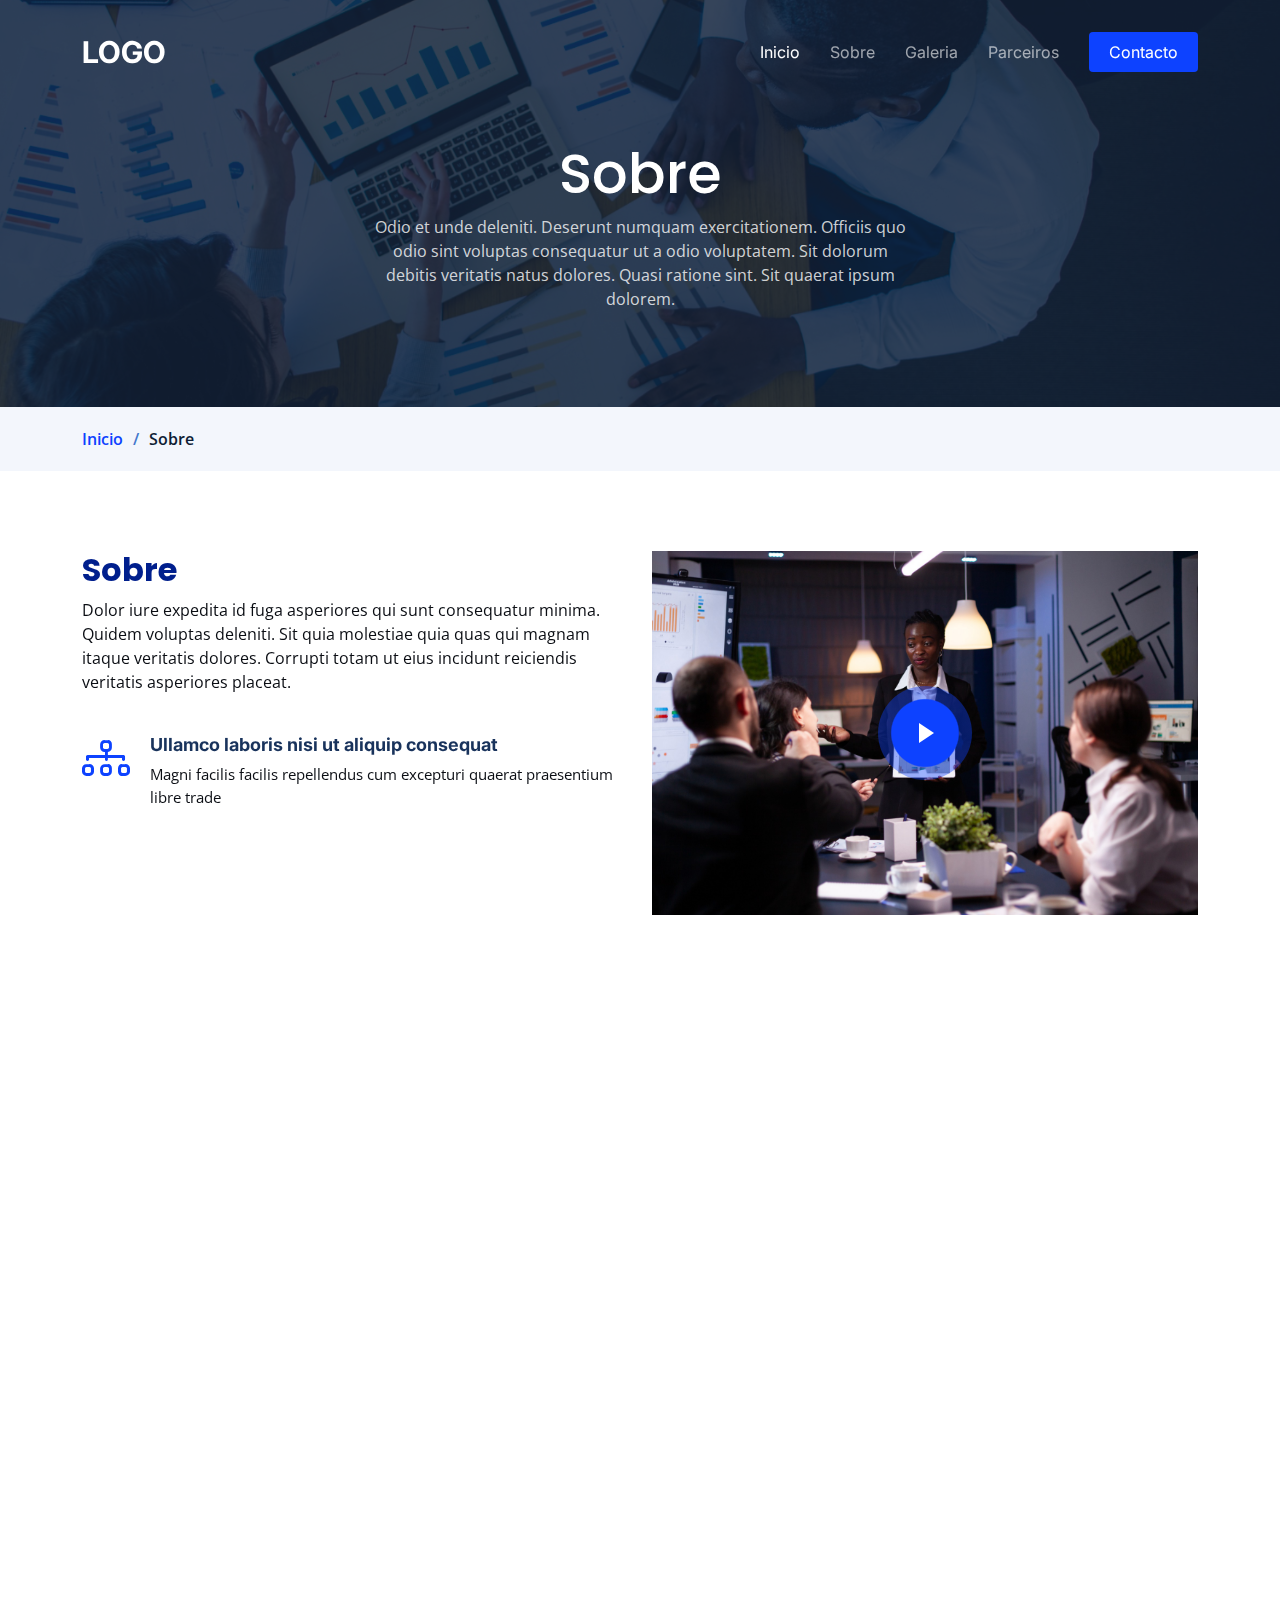
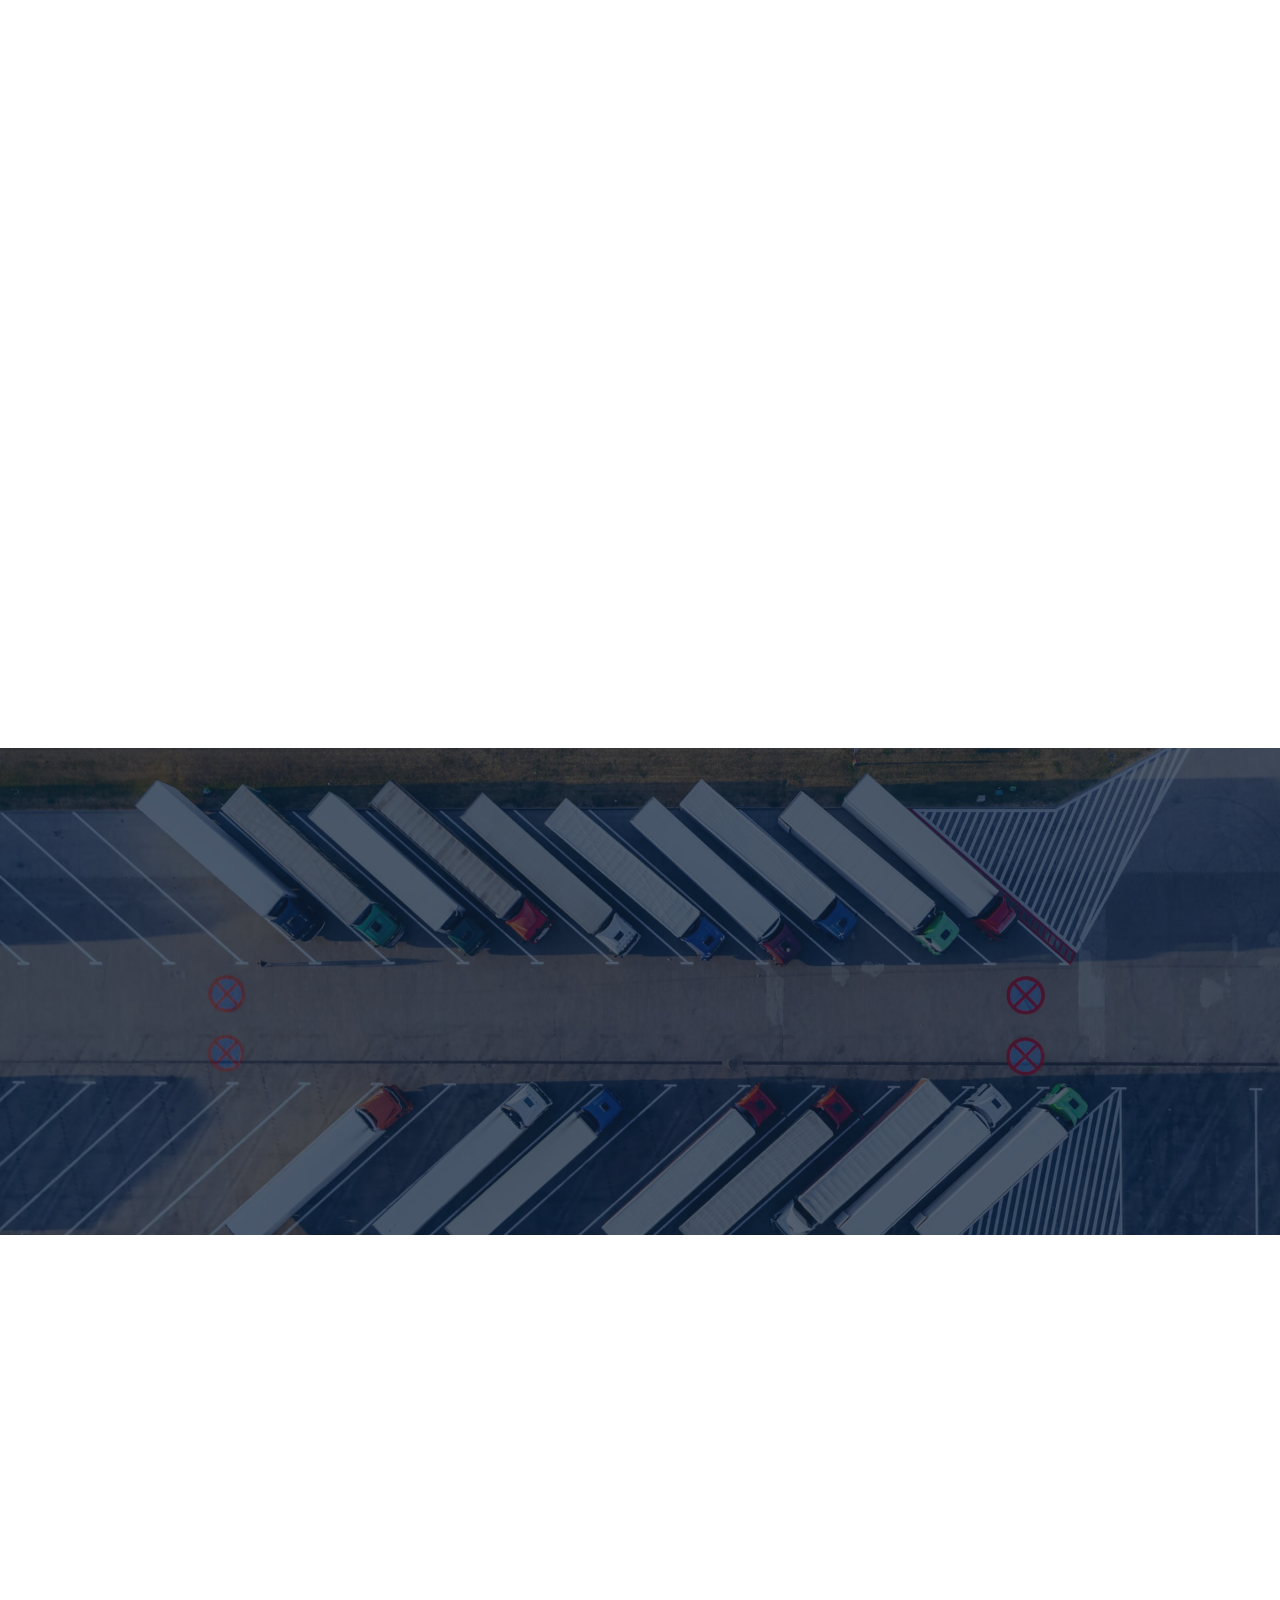
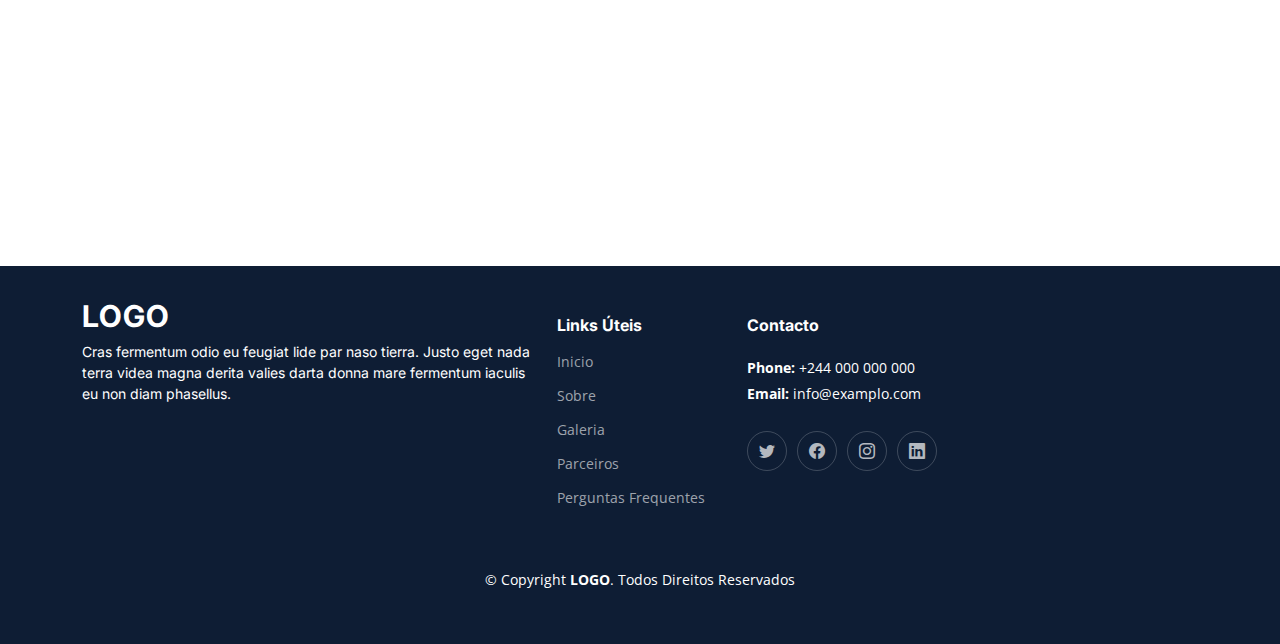
==== about.html @ e649bbf0 "building project" ====
<!DOCTYPE html>
<html lang="en">

<head>
  <meta charset="utf-8">
  <meta content="width=device-width, initial-scale=1.0" name="viewport">

  <title>Logis Bootstrap Template - About</title>
  <meta content="" name="description">
  <meta content="" name="keywords">

  <!-- Favicons -->
  <link href="assets/img/favicon.png" rel="icon">
  <link href="assets/img/apple-touch-icon.png" rel="apple-touch-icon">

  <!-- Google Fonts -->
  <link rel="preconnect" href="https://fonts.googleapis.com">
  <link rel="preconnect" href="https://fonts.gstatic.com" crossorigin>
  <link href="https://fonts.googleapis.com/css2?family=Open+Sans:ital,wght@0,300;0,400;0,500;0,600;0,700;1,300;1,400;1,600;1,700&family=Poppins:ital,wght@0,300;0,400;0,500;0,600;0,700;1,300;1,400;1,500;1,600;1,700&family=Inter:ital,wght@0,300;0,400;0,500;0,600;0,700;1,300;1,400;1,500;1,600;1,700&display=swap" rel="stylesheet">

  <!-- Vendor CSS Files -->
  <link href="assets/vendor/bootstrap/css/bootstrap.min.css" rel="stylesheet">
  <link href="assets/vendor/bootstrap-icons/bootstrap-icons.css" rel="stylesheet">
  <link href="assets/vendor/fontawesome-free/css/all.min.css" rel="stylesheet">
  <link href="assets/vendor/glightbox/css/glightbox.min.css" rel="stylesheet">
  <link href="assets/vendor/swiper/swiper-bundle.min.css" rel="stylesheet">
  <link href="assets/vendor/aos/aos.css" rel="stylesheet">

  <!-- Template Main CSS File -->
  <link href="assets/css/main.css" rel="stylesheet">

  <!-- =======================================================
  * Template Name: Logis - v1.3.0
  * Template URL: https://bootstrapmade.com/logis-bootstrap-logistics-website-template/
  * Author: BootstrapMade.com
  * License: https://bootstrapmade.com/license/
  ======================================================== -->
</head>

<body>

  <!-- ======= Header ======= -->
  <header id="header" class="header d-flex align-items-center fixed-top">
    <div class="container-fluid container-xl d-flex align-items-center justify-content-between">

      <a href="index.html" class="logo d-flex align-items-center">
        <!-- Uncomment the line below if you also wish to use an image logo -->
        <!-- <img src="assets/img/logo.png" alt=""> -->
        <h1>LOGO</h1>
      </a>

      <i class="mobile-nav-toggle mobile-nav-show bi bi-list"></i>
      <i class="mobile-nav-toggle mobile-nav-hide d-none bi bi-x"></i>
      <nav id="navbar" class="navbar">
        <ul>
          <li><a href="index.html" class="active">Inicio</a></li>
          <li><a href="about.html">Sobre</a></li>
          <li><a href="services.html">Galeria</a></li>
          <li><a href="#partner">Parceiros</a></li>
          <li><a class="get-a-quote" href="">Contacto</a></li>
        </ul>
      </nav><!-- .navbar -->

    </div>
  </header><!-- End Header -->
  <!-- End Header -->

  <main id="main">

    <!-- ======= Breadcrumbs ======= -->
    <div class="breadcrumbs">
      <div class="page-header d-flex align-items-center" style="background-image: url('assets/img/page-header.jpg');">
        <div class="container position-relative">
          <div class="row d-flex justify-content-center">
            <div class="col-lg-6 text-center">
              <h2>Sobre</h2>
              <p>Odio et unde deleniti. Deserunt numquam exercitationem. Officiis quo odio sint voluptas consequatur ut a odio voluptatem. Sit dolorum debitis veritatis natus dolores. Quasi ratione sint. Sit quaerat ipsum dolorem.</p>
            </div>
          </div>
        </div>
      </div>
      <nav>
        <div class="container">
          <ol>
            <li><a href="index.html">Inicio</a></li>
            <li>Sobre</li>
          </ol>
        </div>
      </nav>
    </div><!-- End Breadcrumbs -->

    <!-- ======= About Us Section ======= -->
    <section id="about" class="about">
      <div class="container" data-aos="fade-up">

        <div class="row gy-4">
          <div class="col-lg-6 position-relative align-self-start order-lg-last order-first">
            <img src="assets/img/img4.jpg" class="img-fluid" alt="">
            <a href="https://www.youtube.com/watch?v=LXb3EKWsInQ" class="glightbox play-btn"></a>
          </div>
          <div class="col-lg-6 content order-last  order-lg-first">
            <h3>Sobre</h3>
            <p>
              Dolor iure expedita id fuga asperiores qui sunt consequatur minima. Quidem voluptas deleniti. Sit quia molestiae quia quas qui magnam itaque veritatis dolores. Corrupti totam ut eius incidunt reiciendis veritatis asperiores placeat.
            </p>
            <ul>
              <li data-aos="fade-up" data-aos-delay="100">
                <i class="bi bi-diagram-3"></i>
                <div>
                  <h5>Ullamco laboris nisi ut aliquip consequat</h5>
                  <p>Magni facilis facilis repellendus cum excepturi quaerat praesentium libre trade</p>
                </div>
              </li>
              <li data-aos="fade-up" data-aos-delay="200">
                <i class="bi bi-fullscreen-exit"></i>
                <div>
                  <h5>Magnam soluta odio exercitationem reprehenderi</h5>
                  <p>Quo totam dolorum at pariatur aut distinctio dolorum laudantium illo direna pasata redi</p>
                </div>
              </li>
              <li data-aos="fade-up" data-aos-delay="300">
                <i class="bi bi-broadcast"></i>
                <div>
                  <h5>Voluptatem et qui exercitationem</h5>
                  <p>Et velit et eos maiores est tempora et quos dolorem autem tempora incidunt maxime veniam</p>
                </div>
              </li>
            </ul>
          </div>
        </div>

      </div>
    </section><!-- End About Us Section -->

    <!-- ======= Stats Counter Section ======= -->
    <section id="partner" class="stats-counter pt-0">
      <div class="container" data-aos="fade-up">

        <div class=" section-header">
          <span>Parceiros</span>
          <h2>Parceiros</h2>
        </div>

        <div class="row gy-4 d-flex align-items-center justify-content-center" style="margin-inline: auto;">
            <div class="col-md-3 col-sm-4">
              <a href="#"><img src="./assets/img/clients/client-1.png" class=""></a>
            </div>
            <div class="col-md-3 col-sm-4">
              <a href="#"><img src="./assets/img/clients/client-2.png" class=""></a>
            </div>
            <div class="col-md-3 col-sm-4">
              <a href="#"><img src="./assets/img/clients/client-3.png" class=""></a>
            </div>
            <div class="col-md-3 col-sm-4">
              <a href="#"><img src="./assets/img/clients/client-4.png" class=""></a>
            </div>
            <div class="col-md-3 col-sm-4">
              <a href="#"><img src="./assets/img/clients/client-5.png" class=""></a>
            </div>
            <div class="col-md-3 col-sm-4">
              <a href="#"><img src="./assets/img/clients/client-6.png" class=""></a>
            </div>
        </div>

      </div>
    </section><!-- End Stats Counter Section -->

    <!-- ======= Our Team Section ======= -->
    <section id="team" class="team pt-0">
      <div class="container" data-aos="fade-up">

        <div class="section-header">
          <span>Nossa Equipa</span>
          <h2>Nossa Equipa</h2>

        </div>

        <div class="row" data-aos="fade-up" data-aos-delay="100">

          <div class="col-lg-4 col-md-6 d-flex">
            <div class="member">
              <img src="assets/img/team/team-1.jpg" class="img-fluid" alt="">
              <div class="member-content">
                <h4>Nome Completo</h4>
                <span>CEO</span>
                <p>
                  Magni qui quod omnis unde et eos fuga et exercitationem. Odio veritatis perspiciatis quaerat qui aut aut aut
                </p>
                <div class="social">
                  <a href=""><i class="bi bi-twitter"></i></a>
                  <a href=""><i class="bi bi-facebook"></i></a>
                  <a href=""><i class="bi bi-instagram"></i></a>
                  <a href=""><i class="bi bi-linkedin"></i></a>
                </div>
              </div>
            </div>
          </div><!-- End Team Member -->

          <div class="col-lg-4 col-md-6 d-flex">
            <div class="member">
              <img src="assets/img/team/team-1.jpg" class="img-fluid" alt="">
              <div class="member-content">
                <h4>Nome Completo</h4>
                <span>Marketing Digital</span>
                <p>
                  Repellat fugiat adipisci nemo illum nesciunt voluptas repellendus. In architecto rerum rerum temporibus
                </p>
                <div class="social">
                  <a href=""><i class="bi bi-twitter"></i></a>
                  <a href=""><i class="bi bi-facebook"></i></a>
                  <a href=""><i class="bi bi-instagram"></i></a>
                  <a href=""><i class="bi bi-linkedin"></i></a>
                </div>
              </div>
            </div>
          </div><!-- End Team Member -->

          <div class="col-lg-4 col-md-6 d-flex">
            <div class="member">
              <img src="assets/img/team/team-1.jpg" class="img-fluid" alt="">
              <div class="member-content">
                <h4>Nome Completo</h4>
                <span>Gestor de Conteúdo</span>
                <p>
                  Voluptas necessitatibus occaecati quia. Earum totam consequuntur qui porro et laborum toro des clara
                </p>
                <div class="social">
                  <a href=""><i class="bi bi-twitter"></i></a>
                  <a href=""><i class="bi bi-facebook"></i></a>
                  <a href=""><i class="bi bi-instagram"></i></a>
                  <a href=""><i class="bi bi-linkedin"></i></a>
                </div>
              </div>
            </div>
          </div><!-- End Team Member -->

        </div>

      </div>
    </section><!-- End Our Team Section -->

    <!-- ======= Testimonials Section ======= -->
    <section id="testimonials" class="testimonials">
      <div class="container">

        <div class="slides-1 swiper" data-aos="fade-up">
          <div class="swiper-wrapper">

            <div class="swiper-slide">
              <div class="testimonial-item">
                <img src="assets/img/testimonials/testimonials-1.jpg" class="testimonial-img" alt="">
                <h3>Saul Goodman</h3>
                <h4>Ceo &amp; Founder</h4>
                <div class="stars">
                  <i class="bi bi-star-fill"></i><i class="bi bi-star-fill"></i><i class="bi bi-star-fill"></i><i class="bi bi-star-fill"></i><i class="bi bi-star-fill"></i>
                </div>
                <p>
                  <i class="bi bi-quote quote-icon-left"></i>
                  Proin iaculis purus consequat sem cure digni ssim donec porttitora entum suscipit rhoncus. Accusantium quam, ultricies eget id, aliquam eget nibh et. Maecen aliquam, risus at semper.
                  <i class="bi bi-quote quote-icon-right"></i>
                </p>
              </div>
            </div><!-- End testimonial item -->

            <div class="swiper-slide">
              <div class="testimonial-item">
                <img src="assets/img/testimonials/testimonials-2.jpg" class="testimonial-img" alt="">
                <h3>Sara Wilsson</h3>
                <h4>Designer</h4>
                <div class="stars">
                  <i class="bi bi-star-fill"></i><i class="bi bi-star-fill"></i><i class="bi bi-star-fill"></i><i class="bi bi-star-fill"></i><i class="bi bi-star-fill"></i>
                </div>
                <p>
                  <i class="bi bi-quote quote-icon-left"></i>
                  Export tempor illum tamen malis malis eram quae irure esse labore quem cillum quid cillum eram malis quorum velit fore eram velit sunt aliqua noster fugiat irure amet legam anim culpa.
                  <i class="bi bi-quote quote-icon-right"></i>
                </p>
              </div>
            </div><!-- End testimonial item -->

            <div class="swiper-slide">
              <div class="testimonial-item">
                <img src="assets/img/testimonials/testimonials-3.jpg" class="testimonial-img" alt="">
                <h3>Jena Karlis</h3>
                <h4>Store Owner</h4>
                <div class="stars">
                  <i class="bi bi-star-fill"></i><i class="bi bi-star-fill"></i><i class="bi bi-star-fill"></i><i class="bi bi-star-fill"></i><i class="bi bi-star-fill"></i>
                </div>
                <p>
                  <i class="bi bi-quote quote-icon-left"></i>
                  Enim nisi quem export duis labore cillum quae magna enim sint quorum nulla quem veniam duis minim tempor labore quem eram duis noster aute amet eram fore quis sint minim.
                  <i class="bi bi-quote quote-icon-right"></i>
                </p>
              </div>
            </div><!-- End testimonial item -->

            <div class="swiper-slide">
              <div class="testimonial-item">
                <img src="assets/img/testimonials/testimonials-4.jpg" class="testimonial-img" alt="">
                <h3>Matt Brandon</h3>
                <h4>Freelancer</h4>
                <div class="stars">
                  <i class="bi bi-star-fill"></i><i class="bi bi-star-fill"></i><i class="bi bi-star-fill"></i><i class="bi bi-star-fill"></i><i class="bi bi-star-fill"></i>
                </div>
                <p>
                  <i class="bi bi-quote quote-icon-left"></i>
                  Fugiat enim eram quae cillum dolore dolor amet nulla culpa multos export minim fugiat minim velit minim dolor enim duis veniam ipsum anim magna sunt elit fore quem dolore labore illum veniam.
                  <i class="bi bi-quote quote-icon-right"></i>
                </p>
              </div>
            </div><!-- End testimonial item -->

            <div class="swiper-slide">
              <div class="testimonial-item">
                <img src="assets/img/testimonials/testimonials-5.jpg" class="testimonial-img" alt="">
                <h3>John Larson</h3>
                <h4>Entrepreneur</h4>
                <div class="stars">
                  <i class="bi bi-star-fill"></i><i class="bi bi-star-fill"></i><i class="bi bi-star-fill"></i><i class="bi bi-star-fill"></i><i class="bi bi-star-fill"></i>
                </div>
                <p>
                  <i class="bi bi-quote quote-icon-left"></i>
                  Quis quorum aliqua sint quem legam fore sunt eram irure aliqua veniam tempor noster veniam enim culpa labore duis sunt culpa nulla illum cillum fugiat legam esse veniam culpa fore nisi cillum quid.
                  <i class="bi bi-quote quote-icon-right"></i>
                </p>
              </div>
            </div><!-- End testimonial item -->

          </div>
          <div class="swiper-pagination"></div>
        </div>

      </div>
    </section><!-- End Testimonials Section -->

    <!-- ======= Frequently Asked Questions Section ======= -->
    <section id="faq" class="faq">
      <div class="container" data-aos="fade-up">

        <div class="section-header">
          <span>Perguntas Frequentes</span>
          <h2>Perguntas Frequentes</h2>

        </div>

        <div class="row justify-content-center" data-aos="fade-up" data-aos-delay="200">
          <div class="col-lg-10">

            <div class="accordion accordion-flush" id="faqlist">

              <div class="accordion-item">
                <h3 class="accordion-header">
                  <button class="accordion-button collapsed" type="button" data-bs-toggle="collapse" data-bs-target="#faq-content-1">
                    <i class="bi bi-question-circle question-icon"></i>
                    Non consectetur a erat nam at lectus urna duis?
                  </button>
                </h3>
                <div id="faq-content-1" class="accordion-collapse collapse" data-bs-parent="#faqlist">
                  <div class="accordion-body">
                    Feugiat pretium nibh ipsum consequat. Tempus iaculis urna id volutpat lacus laoreet non curabitur gravida. Venenatis lectus magna fringilla urna porttitor rhoncus dolor purus non.
                  </div>
                </div>
              </div><!-- # Faq item-->

              <div class="accordion-item">
                <h3 class="accordion-header">
                  <button class="accordion-button collapsed" type="button" data-bs-toggle="collapse" data-bs-target="#faq-content-2">
                    <i class="bi bi-question-circle question-icon"></i>
                    Feugiat scelerisque varius morbi enim nunc faucibus a pellentesque?
                  </button>
                </h3>
                <div id="faq-content-2" class="accordion-collapse collapse" data-bs-parent="#faqlist">
                  <div class="accordion-body">
                    Dolor sit amet consectetur adipiscing elit pellentesque habitant morbi. Id interdum velit laoreet id donec ultrices. Fringilla phasellus faucibus scelerisque eleifend donec pretium. Est pellentesque elit ullamcorper dignissim. Mauris ultrices eros in cursus turpis massa tincidunt dui.
                  </div>
                </div>
              </div><!-- # Faq item-->

              <div class="accordion-item">
                <h3 class="accordion-header">
                  <button class="accordion-button collapsed" type="button" data-bs-toggle="collapse" data-bs-target="#faq-content-3">
                    <i class="bi bi-question-circle question-icon"></i>
                    Dolor sit amet consectetur adipiscing elit pellentesque habitant morbi?
                  </button>
                </h3>
                <div id="faq-content-3" class="accordion-collapse collapse" data-bs-parent="#faqlist">
                  <div class="accordion-body">
                    Eleifend mi in nulla posuere sollicitudin aliquam ultrices sagittis orci. Faucibus pulvinar elementum integer enim. Sem nulla pharetra diam sit amet nisl suscipit. Rutrum tellus pellentesque eu tincidunt. Lectus urna duis convallis convallis tellus. Urna molestie at elementum eu facilisis sed odio morbi quis
                  </div>
                </div>
              </div><!-- # Faq item-->

              <div class="accordion-item">
                <h3 class="accordion-header">
                  <button class="accordion-button collapsed" type="button" data-bs-toggle="collapse" data-bs-target="#faq-content-4">
                    <i class="bi bi-question-circle question-icon"></i>
                    Ac odio tempor orci dapibus. Aliquam eleifend mi in nulla?
                  </button>
                </h3>
                <div id="faq-content-4" class="accordion-collapse collapse" data-bs-parent="#faqlist">
                  <div class="accordion-body">
                    <i class="bi bi-question-circle question-icon"></i>
                    Dolor sit amet consectetur adipiscing elit pellentesque habitant morbi. Id interdum velit laoreet id donec ultrices. Fringilla phasellus faucibus scelerisque eleifend donec pretium. Est pellentesque elit ullamcorper dignissim. Mauris ultrices eros in cursus turpis massa tincidunt dui.
                  </div>
                </div>
              </div><!-- # Faq item-->

              <div class="accordion-item">
                <h3 class="accordion-header">
                  <button class="accordion-button collapsed" type="button" data-bs-toggle="collapse" data-bs-target="#faq-content-5">
                    <i class="bi bi-question-circle question-icon"></i>
                    Tempus quam pellentesque nec nam aliquam sem et tortor consequat?
                  </button>
                </h3>
                <div id="faq-content-5" class="accordion-collapse collapse" data-bs-parent="#faqlist">
                  <div class="accordion-body">
                    Molestie a iaculis at erat pellentesque adipiscing commodo. Dignissim suspendisse in est ante in. Nunc vel risus commodo viverra maecenas accumsan. Sit amet nisl suscipit adipiscing bibendum est. Purus gravida quis blandit turpis cursus in
                  </div>
                </div>
              </div><!-- # Faq item-->

            </div>

          </div>
        </div>

      </div>
    </section><!-- End Frequently Asked Questions Section -->

  </main><!-- End #main -->

  <!-- ======= Footer ======= -->
 <footer id="footer" class="footer">

    <div class="container">
      <div class="row gy-4">
        <div class="col-lg-5 col-md-12 footer-info">
          <a href="index.html" class="logo d-flex align-items-center">
            <span>LOGO</span>
          </a>
          <p>Cras fermentum odio eu feugiat lide par naso tierra. Justo eget nada terra videa magna derita valies darta donna mare fermentum iaculis eu non diam phasellus.</p>
      
        </div>

        <div class="col-lg-2 col-6 footer-links">
          <h4>Links Úteis</h4>
          <ul>
            <li><a href="#">Inicio</a></li>
            <li><a href="#">Sobre</a></li>
            <li><a href="#">Galeria</a></li>
            <li><a href="#">Parceiros</a></li>
            <li><a href="#">Perguntas Frequentes</a></li>
          </ul>
        </div>

        <div class="col-lg-3 col-md-12 footer-contact text-center text-md-start">
          <h4>Contacto</h4>
          <p>
            <strong>Phone:</strong> +244 000 000 000<br>
            <strong>Email:</strong> info@examplo.com<br>
          </p>
          <div class="social-links d-flex mt-4">
            <a href="#" class="twitter"><i class="bi bi-twitter"></i></a>
            <a href="#" class="facebook"><i class="bi bi-facebook"></i></a>
            <a href="#" class="instagram"><i class="bi bi-instagram"></i></a>
            <a href="#" class="linkedin"><i class="bi bi-linkedin"></i></a>
          </div>

        </div>

      </div>
    </div>

    <div class="container mt-4">
      <div class="copyright">
        &copy; Copyright <strong><span>LOGO</span></strong>. Todos Direitos Reservados
      </div>
      <div class="credits">
        <!-- All the links in the footer should remain intact. -->
        <!-- You can delete the links only if you purchased the pro version. -->
        <!-- Licensing information: https://bootstrapmade.com/license/ -->
        <!-- Purchase the pro version with working PHP/AJAX contact form: https://bootstrapmade.com/logis-bootstrap-logistics-website-template/ -->
        <!-- Designed by <a href="https://bootstrapmade.com/">BootstrapMade</a> -->
      </div>
    </div>

  </footer><!-- End Footer -->
  <!-- End Footer -->

  <a href="#" class="scroll-top d-flex align-items-center justify-content-center"><i class="bi bi-arrow-up-short"></i></a>

  <div id="preloader"></div>

  <!-- Vendor JS Files -->
  <script src="assets/vendor/bootstrap/js/bootstrap.bundle.min.js"></script>
  <script src="assets/vendor/purecounter/purecounter_vanilla.js"></script>
  <script src="assets/vendor/glightbox/js/glightbox.min.js"></script>
  <script src="assets/vendor/swiper/swiper-bundle.min.js"></script>
  <script src="assets/vendor/aos/aos.js"></script>
  <script src="assets/vendor/php-email-form/validate.js"></script>

  <!-- Template Main JS File -->
  <script src="assets/js/main.js"></script>

</body>

</html>
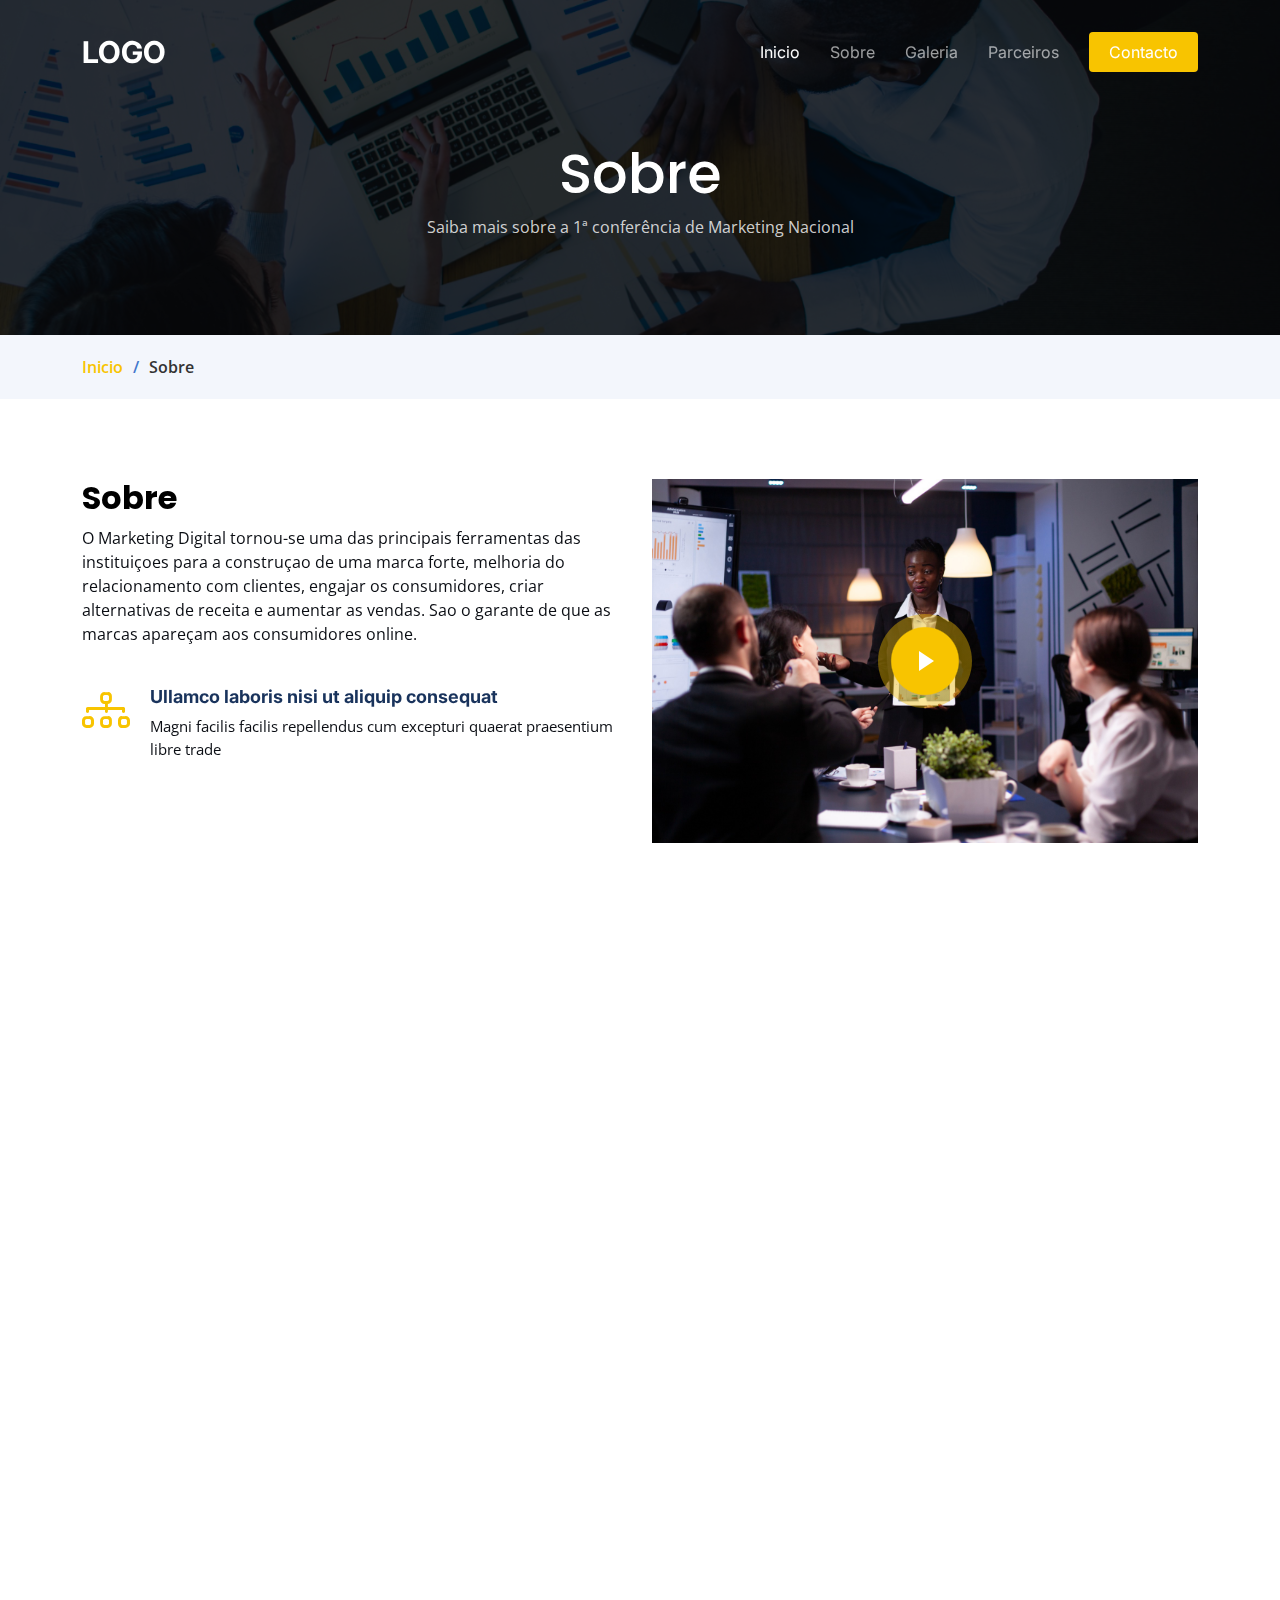
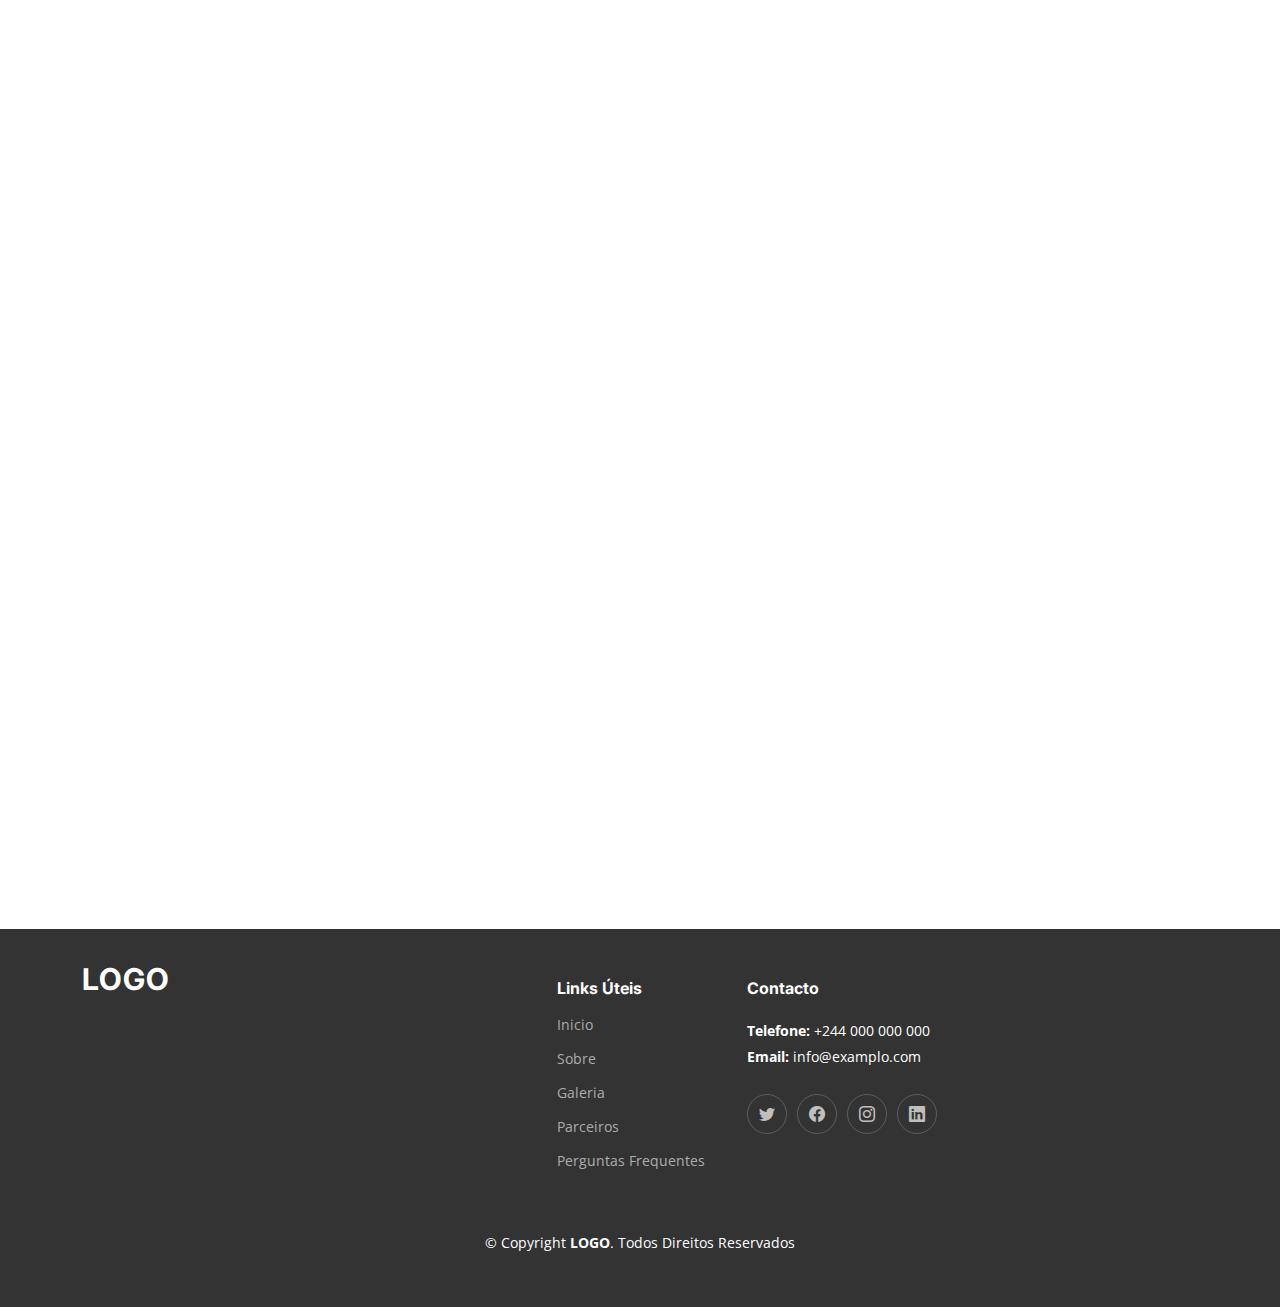
==== commit ce5d89c9: "content and structure updates" ====
--- a/about.html
+++ b/about.html
@@ -5,7 +5,7 @@
   <meta charset="utf-8">
   <meta content="width=device-width, initial-scale=1.0" name="viewport">
 
-  <title>Logis Bootstrap Template - About</title>
+  <title>conferência de Marketing - Sobre</title>
   <meta content="" name="description">
   <meta content="" name="keywords">
 
@@ -56,7 +56,7 @@
           <li><a href="index.html" class="active">Inicio</a></li>
           <li><a href="about.html">Sobre</a></li>
           <li><a href="services.html">Galeria</a></li>
-          <li><a href="#partner">Parceiros</a></li>
+          <li><a href="index.html#partner">Parceiros</a></li>
           <li><a class="get-a-quote" href="">Contacto</a></li>
         </ul>
       </nav><!-- .navbar -->
@@ -74,7 +74,7 @@
           <div class="row d-flex justify-content-center">
             <div class="col-lg-6 text-center">
               <h2>Sobre</h2>
-              <p>Odio et unde deleniti. Deserunt numquam exercitationem. Officiis quo odio sint voluptas consequatur ut a odio voluptatem. Sit dolorum debitis veritatis natus dolores. Quasi ratione sint. Sit quaerat ipsum dolorem.</p>
+              <p>Saiba mais sobre a 1ª conferência de Marketing Nacional</p>
             </div>
           </div>
         </div>
@@ -101,7 +101,7 @@
           <div class="col-lg-6 content order-last  order-lg-first">
             <h3>Sobre</h3>
             <p>
-              Dolor iure expedita id fuga asperiores qui sunt consequatur minima. Quidem voluptas deleniti. Sit quia molestiae quia quas qui magnam itaque veritatis dolores. Corrupti totam ut eius incidunt reiciendis veritatis asperiores placeat.
+              O Marketing Digital tornou-se uma das principais ferramentas das instituiçoes para a construçao de uma marca forte, melhoria do relacionamento com clientes, engajar os consumidores, criar alternativas de receita e aumentar as vendas. Sao o garante de que as marcas apareçam aos consumidores online.
             </p>
             <ul>
               <li data-aos="fade-up" data-aos-delay="100">
@@ -132,46 +132,13 @@
       </div>
     </section><!-- End About Us Section -->
 
-    <!-- ======= Stats Counter Section ======= -->
-    <section id="partner" class="stats-counter pt-0">
-      <div class="container" data-aos="fade-up">
-
-        <div class=" section-header">
-          <span>Parceiros</span>
-          <h2>Parceiros</h2>
-        </div>
-
-        <div class="row gy-4 d-flex align-items-center justify-content-center" style="margin-inline: auto;">
-            <div class="col-md-3 col-sm-4">
-              <a href="#"><img src="./assets/img/clients/client-1.png" class=""></a>
-            </div>
-            <div class="col-md-3 col-sm-4">
-              <a href="#"><img src="./assets/img/clients/client-2.png" class=""></a>
-            </div>
-            <div class="col-md-3 col-sm-4">
-              <a href="#"><img src="./assets/img/clients/client-3.png" class=""></a>
-            </div>
-            <div class="col-md-3 col-sm-4">
-              <a href="#"><img src="./assets/img/clients/client-4.png" class=""></a>
-            </div>
-            <div class="col-md-3 col-sm-4">
-              <a href="#"><img src="./assets/img/clients/client-5.png" class=""></a>
-            </div>
-            <div class="col-md-3 col-sm-4">
-              <a href="#"><img src="./assets/img/clients/client-6.png" class=""></a>
-            </div>
-        </div>
-
-      </div>
-    </section><!-- End Stats Counter Section -->
-
     <!-- ======= Our Team Section ======= -->
     <section id="team" class="team pt-0">
       <div class="container" data-aos="fade-up">
 
         <div class="section-header">
-          <span>Nossa Equipa</span>
-          <h2>Nossa Equipa</h2>
+          <span>Oradores</span>
+          <h2>Oradores</h2>
 
         </div>
 
@@ -239,100 +206,6 @@
       </div>
     </section><!-- End Our Team Section -->
 
-    <!-- ======= Testimonials Section ======= -->
-    <section id="testimonials" class="testimonials">
-      <div class="container">
-
-        <div class="slides-1 swiper" data-aos="fade-up">
-          <div class="swiper-wrapper">
-
-            <div class="swiper-slide">
-              <div class="testimonial-item">
-                <img src="assets/img/testimonials/testimonials-1.jpg" class="testimonial-img" alt="">
-                <h3>Saul Goodman</h3>
-                <h4>Ceo &amp; Founder</h4>
-                <div class="stars">
-                  <i class="bi bi-star-fill"></i><i class="bi bi-star-fill"></i><i class="bi bi-star-fill"></i><i class="bi bi-star-fill"></i><i class="bi bi-star-fill"></i>
-                </div>
-                <p>
-                  <i class="bi bi-quote quote-icon-left"></i>
-                  Proin iaculis purus consequat sem cure digni ssim donec porttitora entum suscipit rhoncus. Accusantium quam, ultricies eget id, aliquam eget nibh et. Maecen aliquam, risus at semper.
-                  <i class="bi bi-quote quote-icon-right"></i>
-                </p>
-              </div>
-            </div><!-- End testimonial item -->
-
-            <div class="swiper-slide">
-              <div class="testimonial-item">
-                <img src="assets/img/testimonials/testimonials-2.jpg" class="testimonial-img" alt="">
-                <h3>Sara Wilsson</h3>
-                <h4>Designer</h4>
-                <div class="stars">
-                  <i class="bi bi-star-fill"></i><i class="bi bi-star-fill"></i><i class="bi bi-star-fill"></i><i class="bi bi-star-fill"></i><i class="bi bi-star-fill"></i>
-                </div>
-                <p>
-                  <i class="bi bi-quote quote-icon-left"></i>
-                  Export tempor illum tamen malis malis eram quae irure esse labore quem cillum quid cillum eram malis quorum velit fore eram velit sunt aliqua noster fugiat irure amet legam anim culpa.
-                  <i class="bi bi-quote quote-icon-right"></i>
-                </p>
-              </div>
-            </div><!-- End testimonial item -->
-
-            <div class="swiper-slide">
-              <div class="testimonial-item">
-                <img src="assets/img/testimonials/testimonials-3.jpg" class="testimonial-img" alt="">
-                <h3>Jena Karlis</h3>
-                <h4>Store Owner</h4>
-                <div class="stars">
-                  <i class="bi bi-star-fill"></i><i class="bi bi-star-fill"></i><i class="bi bi-star-fill"></i><i class="bi bi-star-fill"></i><i class="bi bi-star-fill"></i>
-                </div>
-                <p>
-                  <i class="bi bi-quote quote-icon-left"></i>
-                  Enim nisi quem export duis labore cillum quae magna enim sint quorum nulla quem veniam duis minim tempor labore quem eram duis noster aute amet eram fore quis sint minim.
-                  <i class="bi bi-quote quote-icon-right"></i>
-                </p>
-              </div>
-            </div><!-- End testimonial item -->
-
-            <div class="swiper-slide">
-              <div class="testimonial-item">
-                <img src="assets/img/testimonials/testimonials-4.jpg" class="testimonial-img" alt="">
-                <h3>Matt Brandon</h3>
-                <h4>Freelancer</h4>
-                <div class="stars">
-                  <i class="bi bi-star-fill"></i><i class="bi bi-star-fill"></i><i class="bi bi-star-fill"></i><i class="bi bi-star-fill"></i><i class="bi bi-star-fill"></i>
-                </div>
-                <p>
-                  <i class="bi bi-quote quote-icon-left"></i>
-                  Fugiat enim eram quae cillum dolore dolor amet nulla culpa multos export minim fugiat minim velit minim dolor enim duis veniam ipsum anim magna sunt elit fore quem dolore labore illum veniam.
-                  <i class="bi bi-quote quote-icon-right"></i>
-                </p>
-              </div>
-            </div><!-- End testimonial item -->
-
-            <div class="swiper-slide">
-              <div class="testimonial-item">
-                <img src="assets/img/testimonials/testimonials-5.jpg" class="testimonial-img" alt="">
-                <h3>John Larson</h3>
-                <h4>Entrepreneur</h4>
-                <div class="stars">
-                  <i class="bi bi-star-fill"></i><i class="bi bi-star-fill"></i><i class="bi bi-star-fill"></i><i class="bi bi-star-fill"></i><i class="bi bi-star-fill"></i>
-                </div>
-                <p>
-                  <i class="bi bi-quote quote-icon-left"></i>
-                  Quis quorum aliqua sint quem legam fore sunt eram irure aliqua veniam tempor noster veniam enim culpa labore duis sunt culpa nulla illum cillum fugiat legam esse veniam culpa fore nisi cillum quid.
-                  <i class="bi bi-quote quote-icon-right"></i>
-                </p>
-              </div>
-            </div><!-- End testimonial item -->
-
-          </div>
-          <div class="swiper-pagination"></div>
-        </div>
-
-      </div>
-    </section><!-- End Testimonials Section -->
-
     <!-- ======= Frequently Asked Questions Section ======= -->
     <section id="faq" class="faq">
       <div class="container" data-aos="fade-up">
@@ -438,7 +311,6 @@
           <a href="index.html" class="logo d-flex align-items-center">
             <span>LOGO</span>
           </a>
-          <p>Cras fermentum odio eu feugiat lide par naso tierra. Justo eget nada terra videa magna derita valies darta donna mare fermentum iaculis eu non diam phasellus.</p>
       
         </div>
 
@@ -456,7 +328,7 @@
         <div class="col-lg-3 col-md-12 footer-contact text-center text-md-start">
           <h4>Contacto</h4>
           <p>
-            <strong>Phone:</strong> +244 000 000 000<br>
+            <strong>Telefone:</strong> +244 000 000 000<br>
             <strong>Email:</strong> info@examplo.com<br>
           </p>
           <div class="social-links d-flex mt-4">
--- a/assets/css/main.css
+++ b/assets/css/main.css
@@ -4,7 +4,7 @@
 * Author: BootstrapMade.com
 * License: https://bootstrapmade.com/license/
 */
-
+ 
 /*--------------------------------------------------------------
 # Set main reusable colors and fonts using CSS variables
 # Learn more about CSS variables at https://developer.mozilla.org/en-US/docs/Web/CSS/Using_CSS_custom_properties
@@ -19,8 +19,10 @@
 /* Colors */
 :root {
   --color-default: #0a0d13;
-  --color-primary: #0d42ff;
-  --color-secondary: #0e1d34;;
+  /* --color-primary: #0d42ff; */
+  --color-primary: #f8c400;
+  --color-secondary: #333;
+  --color-third: #0e1d34;
 }
 
 /* Smooth scroll behavior */
@@ -75,7 +77,7 @@
   text-transform: uppercase;
   margin-bottom: 20px;
   padding-bottom: 0;
-  color: #001973;
+  color: #000;
   position: relative;
   z-index: 2;
   margin-bottom: 20px;
@@ -139,7 +141,7 @@
 
 .breadcrumbs .page-header:before {
   content: "";
-  background-color: rgba(14, 29, 52, 0.8);
+  background-color: rgba(1, 2, 5, 0.8);
   position: absolute;
   inset: 0;
 }
@@ -308,7 +310,7 @@
 }
 
 .header.sticked {
-  background: rgba(14, 29, 52, 0.9);
+  background: rgba(1, 1, 5, 0.9);
   padding: 15px 0;
   box-shadow: 0px 2px 20px rgba(14, 29, 52, 0.1);
 }
@@ -485,7 +487,7 @@
     inset: 0;
     padding: 50px 0 10px 0;
     margin: 0;
-    background: rgba(14, 29, 52, 0.9);
+    background: rgba(1, 1, 5, 0.9);
     overflow-y: auto;
     transition: 0.3s;
     z-index: 9998;
@@ -583,7 +585,7 @@
     content: "";
     position: fixed;
     inset: 0;
-    background: rgba(14, 29, 52, 0.8);
+    background: rgba(1, 2, 5, 0.8);
     z-index: 9996;
   }
 }
@@ -655,7 +657,7 @@
   font-weight: 700;
   font-size: 32px;
   font-family: var(--font-secondary);
-  color: #001f8d;
+  color: #000;
 }
 
 .about .content ul {
@@ -694,7 +696,7 @@
 .about .play-btn {
   width: 94px;
   height: 94px;
-  background: radial-gradient(var(--color-primary) 50%, rgba(13, 66, 255, 0.4) 52%);
+  background: radial-gradient(var(--color-primary) 50%, rgba(248, 196, 0, 0.4) 52%);
   border-radius: 50%;
   display: block;
   position: absolute;
@@ -720,7 +722,7 @@
   animation-timing-function: steps;
   opacity: 1;
   border-radius: 50%;
-  border: 5px solid rgba(13, 66, 255, 0.7);
+  border: 5px solid #f8c400;
   top: -15%;
   left: -15%;
   background: rgba(198, 16, 0, 0);
@@ -901,7 +903,7 @@
 .features .features-item h3 {
   font-weight: 600;
   font-size: 26px;
-  color: #001973;
+  color: #f8c400;
 }
 
 .features .features-item ul {
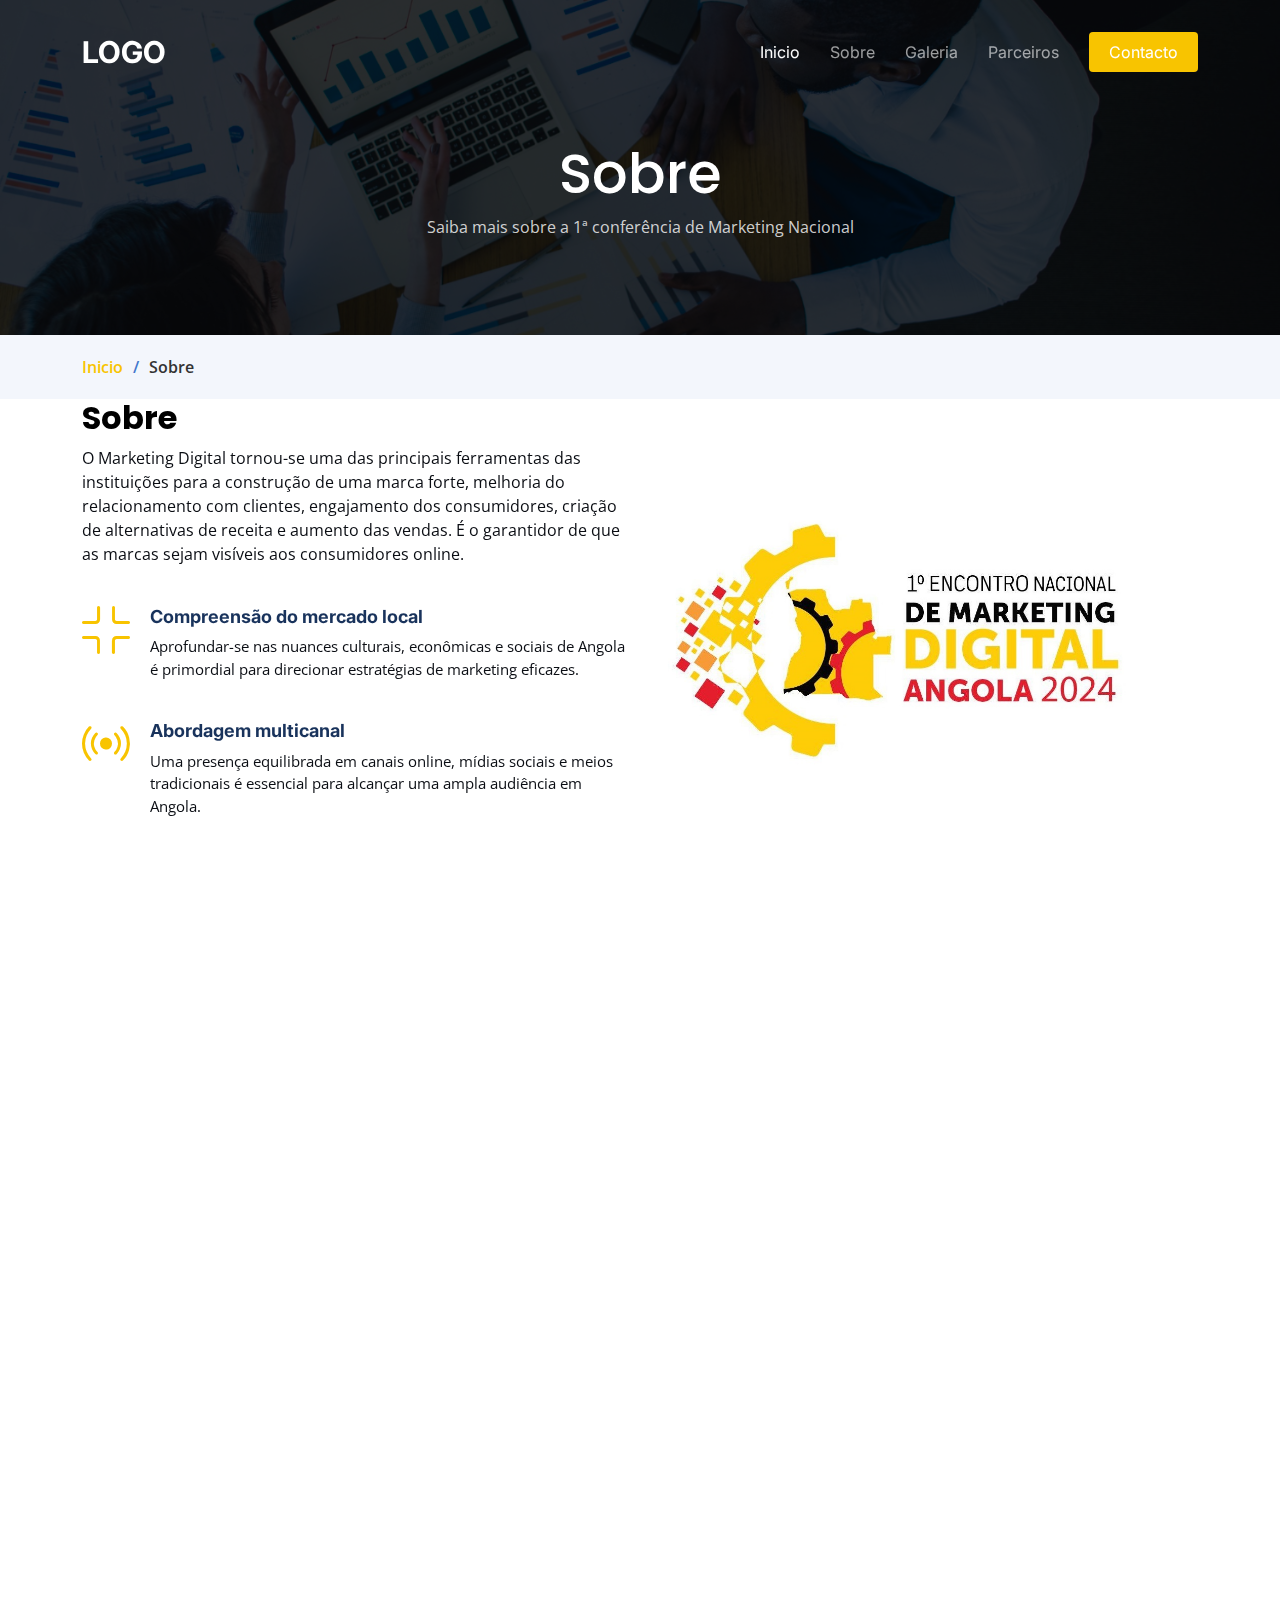
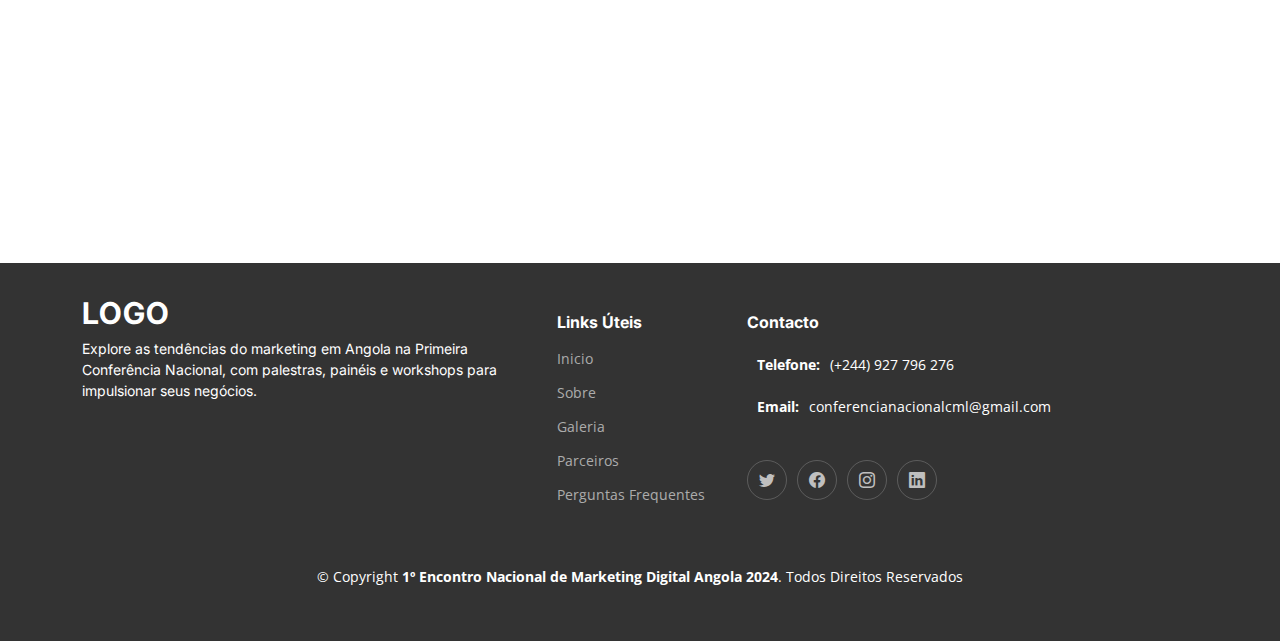
==== commit 93a051fa: "updates on index about gallery structures" ====
--- a/about.html
+++ b/about.html
@@ -55,9 +55,9 @@
         <ul>
           <li><a href="index.html" class="active">Inicio</a></li>
           <li><a href="about.html">Sobre</a></li>
-          <li><a href="services.html">Galeria</a></li>
+          <li><a href="gallery.html">Galeria</a></li>
           <li><a href="index.html#partner">Parceiros</a></li>
-          <li><a class="get-a-quote" href="">Contacto</a></li>
+          <li><a class="get-a-quote" href="#footer">Contacto</a></li>
         </ul>
       </nav><!-- .navbar -->
 
@@ -90,39 +90,51 @@
     </div><!-- End Breadcrumbs -->
 
     <!-- ======= About Us Section ======= -->
-    <section id="about" class="about">
+    <section id="about" class="about pt-0">
       <div class="container" data-aos="fade-up">
 
         <div class="row gy-4">
           <div class="col-lg-6 position-relative align-self-start order-lg-last order-first">
-            <img src="assets/img/img4.jpg" class="img-fluid" alt="">
-            <a href="https://www.youtube.com/watch?v=LXb3EKWsInQ" class="glightbox play-btn"></a>
+            <img src="assets/img/about-img-2.jpg" class="img-fluid" alt="">
+
           </div>
           <div class="col-lg-6 content order-last  order-lg-first">
             <h3>Sobre</h3>
             <p>
-              O Marketing Digital tornou-se uma das principais ferramentas das instituiçoes para a construçao de uma marca forte, melhoria do relacionamento com clientes, engajar os consumidores, criar alternativas de receita e aumentar as vendas. Sao o garante de que as marcas apareçam aos consumidores online.
+              O Marketing Digital tornou-se uma das principais ferramentas das instituições para a construção de uma
+              marca forte, melhoria do relacionamento com clientes, engajamento dos consumidores, criação de
+              alternativas de receita e aumento das vendas. É o garantidor de que as marcas sejam visíveis aos
+              consumidores online.
             </p>
             <ul>
               <li data-aos="fade-up" data-aos-delay="100">
+                <i class="bi bi-fullscreen-exit"></i>
+                <div>
+                  <h5>Compreensão do mercado local</h5>
+                  <p>
+                    Aprofundar-se nas nuances culturais, econômicas e sociais de Angola é primordial para direcionar
+                    estratégias de marketing eficazes.
+                  </p>
+                </div>
+              </li>
+              <li data-aos="fade-up" data-aos-delay="200">
+                <i class="bi bi-broadcast"></i>
+                <div>
+                  <h5>Abordagem multicanal</h5>
+                  <p>
+                    Uma presença equilibrada em canais online, mídias sociais e meios tradicionais é essencial para
+                    alcançar uma ampla audiência em Angola.
+                  </p>
+                </div>
+              </li>
+              <li data-aos="fade-up" data-aos-delay="300">
                 <i class="bi bi-diagram-3"></i>
                 <div>
-                  <h5>Ullamco laboris nisi ut aliquip consequat</h5>
-                  <p>Magni facilis facilis repellendus cum excepturi quaerat praesentium libre trade</p>
-                </div>
-              </li>
-              <li data-aos="fade-up" data-aos-delay="200">
-                <i class="bi bi-fullscreen-exit"></i>
-                <div>
-                  <h5>Magnam soluta odio exercitationem reprehenderi</h5>
-                  <p>Quo totam dolorum at pariatur aut distinctio dolorum laudantium illo direna pasata redi</p>
-                </div>
-              </li>
-              <li data-aos="fade-up" data-aos-delay="300">
-                <i class="bi bi-broadcast"></i>
-                <div>
-                  <h5>Voluptatem et qui exercitationem</h5>
-                  <p>Et velit et eos maiores est tempora et quos dolorem autem tempora incidunt maxime veniam</p>
+                  <h5>Construção de relacionamentos sólidos</h5>
+                  <p>
+                    Estabelecer conexões autênticas com clientes, parceiros e comunidades locais é crucial para
+                    construir confiança e fidelidade à marca no mercado de Angola.
+                  </p>
                 </div>
               </li>
             </ul>
@@ -206,104 +218,12 @@
       </div>
     </section><!-- End Our Team Section -->
 
-    <!-- ======= Frequently Asked Questions Section ======= -->
-    <section id="faq" class="faq">
-      <div class="container" data-aos="fade-up">
-
-        <div class="section-header">
-          <span>Perguntas Frequentes</span>
-          <h2>Perguntas Frequentes</h2>
-
-        </div>
-
-        <div class="row justify-content-center" data-aos="fade-up" data-aos-delay="200">
-          <div class="col-lg-10">
-
-            <div class="accordion accordion-flush" id="faqlist">
-
-              <div class="accordion-item">
-                <h3 class="accordion-header">
-                  <button class="accordion-button collapsed" type="button" data-bs-toggle="collapse" data-bs-target="#faq-content-1">
-                    <i class="bi bi-question-circle question-icon"></i>
-                    Non consectetur a erat nam at lectus urna duis?
-                  </button>
-                </h3>
-                <div id="faq-content-1" class="accordion-collapse collapse" data-bs-parent="#faqlist">
-                  <div class="accordion-body">
-                    Feugiat pretium nibh ipsum consequat. Tempus iaculis urna id volutpat lacus laoreet non curabitur gravida. Venenatis lectus magna fringilla urna porttitor rhoncus dolor purus non.
-                  </div>
-                </div>
-              </div><!-- # Faq item-->
-
-              <div class="accordion-item">
-                <h3 class="accordion-header">
-                  <button class="accordion-button collapsed" type="button" data-bs-toggle="collapse" data-bs-target="#faq-content-2">
-                    <i class="bi bi-question-circle question-icon"></i>
-                    Feugiat scelerisque varius morbi enim nunc faucibus a pellentesque?
-                  </button>
-                </h3>
-                <div id="faq-content-2" class="accordion-collapse collapse" data-bs-parent="#faqlist">
-                  <div class="accordion-body">
-                    Dolor sit amet consectetur adipiscing elit pellentesque habitant morbi. Id interdum velit laoreet id donec ultrices. Fringilla phasellus faucibus scelerisque eleifend donec pretium. Est pellentesque elit ullamcorper dignissim. Mauris ultrices eros in cursus turpis massa tincidunt dui.
-                  </div>
-                </div>
-              </div><!-- # Faq item-->
-
-              <div class="accordion-item">
-                <h3 class="accordion-header">
-                  <button class="accordion-button collapsed" type="button" data-bs-toggle="collapse" data-bs-target="#faq-content-3">
-                    <i class="bi bi-question-circle question-icon"></i>
-                    Dolor sit amet consectetur adipiscing elit pellentesque habitant morbi?
-                  </button>
-                </h3>
-                <div id="faq-content-3" class="accordion-collapse collapse" data-bs-parent="#faqlist">
-                  <div class="accordion-body">
-                    Eleifend mi in nulla posuere sollicitudin aliquam ultrices sagittis orci. Faucibus pulvinar elementum integer enim. Sem nulla pharetra diam sit amet nisl suscipit. Rutrum tellus pellentesque eu tincidunt. Lectus urna duis convallis convallis tellus. Urna molestie at elementum eu facilisis sed odio morbi quis
-                  </div>
-                </div>
-              </div><!-- # Faq item-->
-
-              <div class="accordion-item">
-                <h3 class="accordion-header">
-                  <button class="accordion-button collapsed" type="button" data-bs-toggle="collapse" data-bs-target="#faq-content-4">
-                    <i class="bi bi-question-circle question-icon"></i>
-                    Ac odio tempor orci dapibus. Aliquam eleifend mi in nulla?
-                  </button>
-                </h3>
-                <div id="faq-content-4" class="accordion-collapse collapse" data-bs-parent="#faqlist">
-                  <div class="accordion-body">
-                    <i class="bi bi-question-circle question-icon"></i>
-                    Dolor sit amet consectetur adipiscing elit pellentesque habitant morbi. Id interdum velit laoreet id donec ultrices. Fringilla phasellus faucibus scelerisque eleifend donec pretium. Est pellentesque elit ullamcorper dignissim. Mauris ultrices eros in cursus turpis massa tincidunt dui.
-                  </div>
-                </div>
-              </div><!-- # Faq item-->
-
-              <div class="accordion-item">
-                <h3 class="accordion-header">
-                  <button class="accordion-button collapsed" type="button" data-bs-toggle="collapse" data-bs-target="#faq-content-5">
-                    <i class="bi bi-question-circle question-icon"></i>
-                    Tempus quam pellentesque nec nam aliquam sem et tortor consequat?
-                  </button>
-                </h3>
-                <div id="faq-content-5" class="accordion-collapse collapse" data-bs-parent="#faqlist">
-                  <div class="accordion-body">
-                    Molestie a iaculis at erat pellentesque adipiscing commodo. Dignissim suspendisse in est ante in. Nunc vel risus commodo viverra maecenas accumsan. Sit amet nisl suscipit adipiscing bibendum est. Purus gravida quis blandit turpis cursus in
-                  </div>
-                </div>
-              </div><!-- # Faq item-->
-
-            </div>
-
-          </div>
-        </div>
-
-      </div>
-    </section><!-- End Frequently Asked Questions Section -->
+  
 
   </main><!-- End #main -->
 
   <!-- ======= Footer ======= -->
- <footer id="footer" class="footer">
+  <footer id="footer" class="footer">
 
     <div class="container">
       <div class="row gy-4">
@@ -311,26 +231,36 @@
           <a href="index.html" class="logo d-flex align-items-center">
             <span>LOGO</span>
           </a>
-      
+          <p>Explore as tendências do marketing em Angola na Primeira Conferência Nacional, com palestras, painéis e
+            workshops para impulsionar seus negócios.</p>
+
         </div>
 
         <div class="col-lg-2 col-6 footer-links">
           <h4>Links Úteis</h4>
           <ul>
             <li><a href="#">Inicio</a></li>
-            <li><a href="#">Sobre</a></li>
-            <li><a href="#">Galeria</a></li>
-            <li><a href="#">Parceiros</a></li>
+            <li><a href="about.html">Sobre</a></li>
+            <li><a href="gallery.html">Galeria</a></li>
+            <li><a href="#partner">Parceiros</a></li>
             <li><a href="#">Perguntas Frequentes</a></li>
           </ul>
         </div>
 
-        <div class="col-lg-3 col-md-12 footer-contact text-center text-md-start">
+        <div class="col-lg-3 col-md-12 footer-contact text-md-start">
           <h4>Contacto</h4>
-          <p>
-            <strong>Telefone:</strong> +244 000 000 000<br>
-            <strong>Email:</strong> info@examplo.com<br>
-          </p>
+          <div class="footer-contact-info">
+            <p><strong>Telefone: </strong></p>
+            <p>
+              <a href="tel:+244927796276">(+244) 927 796 276</a><br>
+            </p>
+          </div>
+          <div class="footer-contact-info">
+            <p><strong>Email: </strong></p>
+            <p>
+              <a href="mailto:conferencianacionalcml@gmail.com">conferencianacionalcml@gmail.com</a><br>
+            </p>
+          </div>
           <div class="social-links d-flex mt-4">
             <a href="#" class="twitter"><i class="bi bi-twitter"></i></a>
             <a href="#" class="facebook"><i class="bi bi-facebook"></i></a>
@@ -345,7 +275,8 @@
 
     <div class="container mt-4">
       <div class="copyright">
-        &copy; Copyright <strong><span>LOGO</span></strong>. Todos Direitos Reservados
+        &copy; Copyright <strong><span>1º Encontro Nacional de Marketing Digital Angola 2024</span></strong>. Todos
+        Direitos Reservados
       </div>
       <div class="credits">
         <!-- All the links in the footer should remain intact. -->
--- a/assets/css/main.css
+++ b/assets/css/main.css
@@ -46,6 +46,10 @@
 a:hover {
   color: #406aff;
   text-decoration: none;
+}
+
+ul{
+  list-style: none;
 }
 
 h1,
@@ -117,6 +121,7 @@
   z-index: 2;
 }
 
+
 @media (max-width: 640px) {
   .section-header h2 {
     font-size: 28px;
@@ -217,7 +222,7 @@
 }
 
 .scroll-top:hover {
-  background: rgba(13, 66, 255, 0.8);
+  background: #f22023;
   color: #fff;
 }
 
@@ -388,7 +393,7 @@
   .navbar .get-a-quote:hover,
   .navbar .get-a-quote:focus:hover {
     color: #fff;
-    background: #2756ff;
+    background: #f22023;
   }
 
   .navbar .dropdown ul {
@@ -1909,8 +1914,8 @@
 }
 
 .footer .social-links a:hover {
-  color: #fff;
-  border-color: #fff;
+  color: #f8c400;
+  border-color: #f8c400;
 }
 
 .footer h4 {
@@ -1962,6 +1967,24 @@
   line-height: 26px;
 }
 
+.footer .footer-contact-info{
+  display: flex;
+}
+
+.footer .footer-contact-info p strong{
+  padding: 10px;
+}
+
+.footer .footer-contact-info a{
+  color: #fff;
+  transition: all .4s ease;
+}
+
+
+.footer .footer-contact-info a:hover{
+  color:#f8c400;
+}
+
 .footer .copyright {
   text-align: center;
 }
@@ -1976,15 +1999,26 @@
   color: #fff;
 }
 
+#partner{
+  width: 80%;
+  margin-inline: auto;
+}
 #partner img{
-  width: 200px;
-  height: 80px;
+  text-align: center;
+  width: 250px;
+  height: 100px;
   filter: grayscale(1);
-  transition: all .4s ease;
+  transition: all .5s ease;
 }
 
 #partner img:hover{
-  filter: grayscale(0);
+  scale: 1.1;
+}
+
+.price-description{
+  width: 800px;
+  margin: 0 auto 2rem;
+  text-align: center;
 }
 
 ::-webkit-scrollbar{
